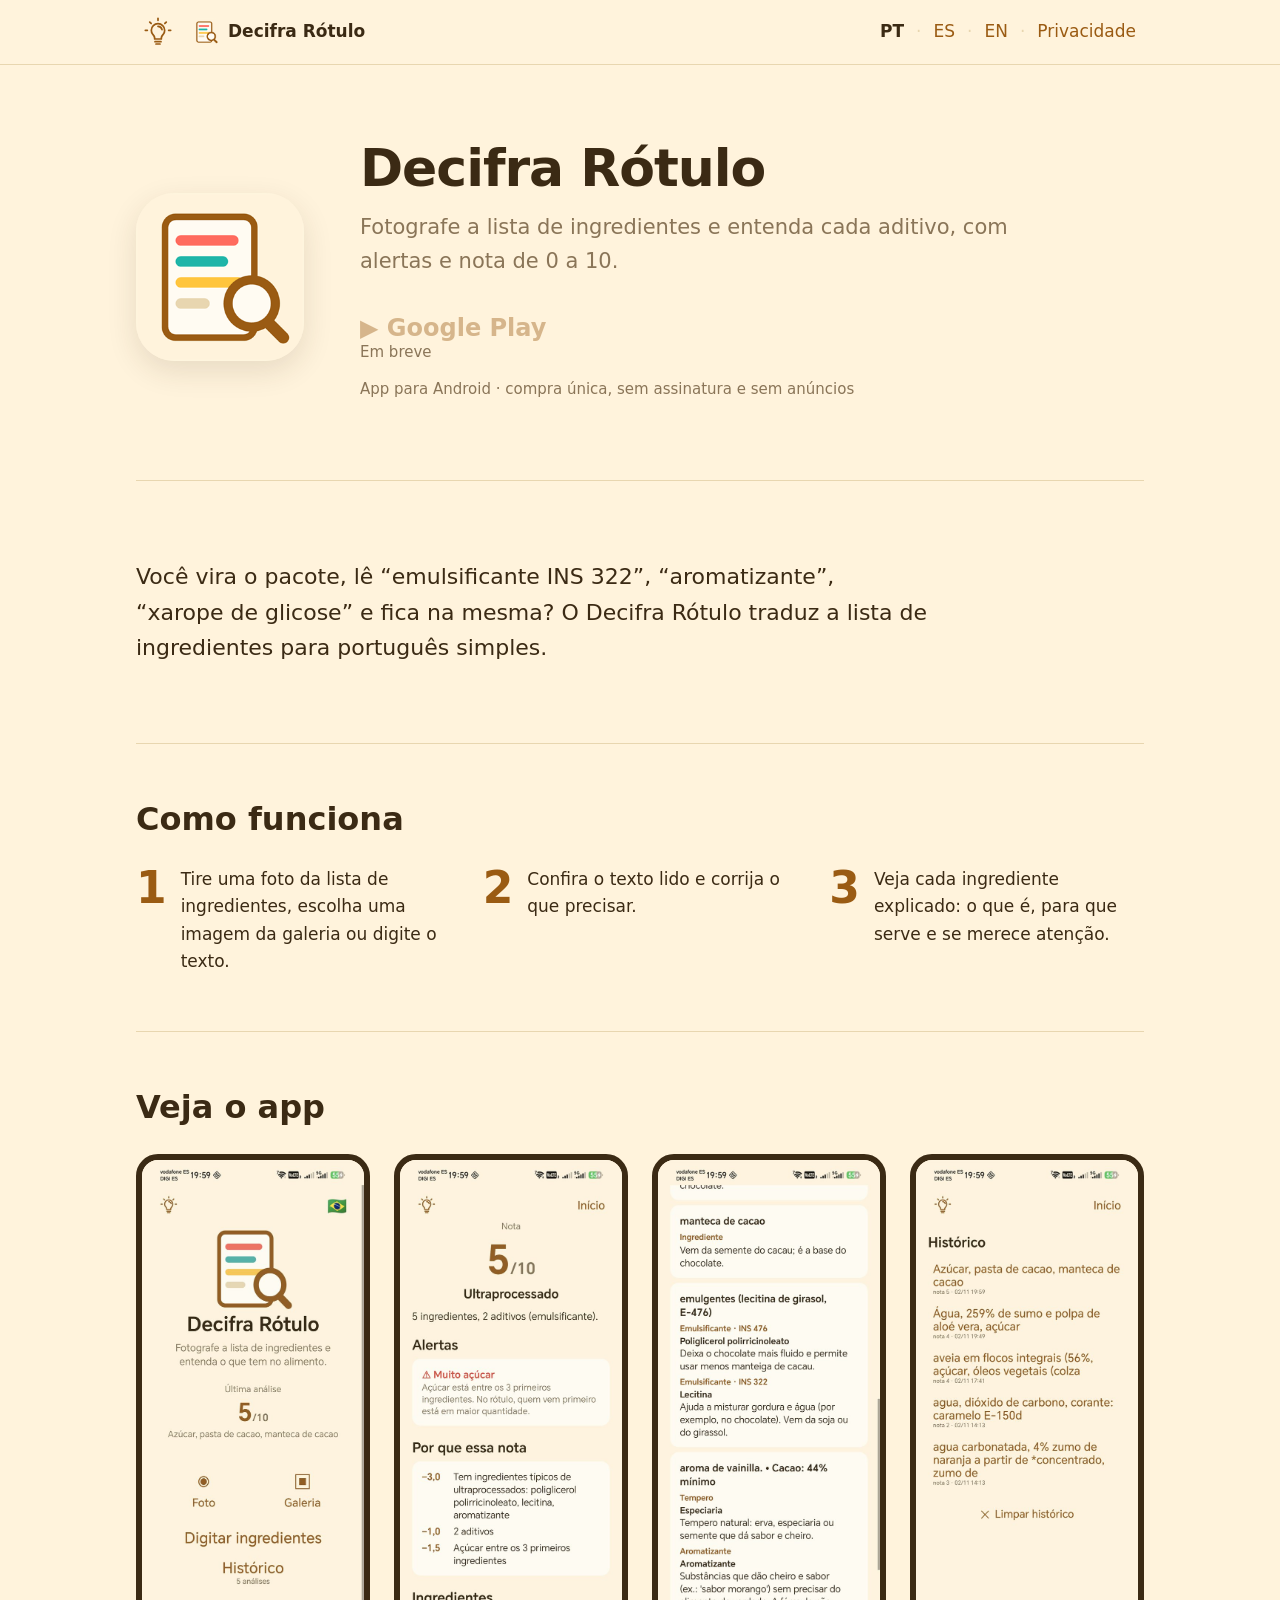
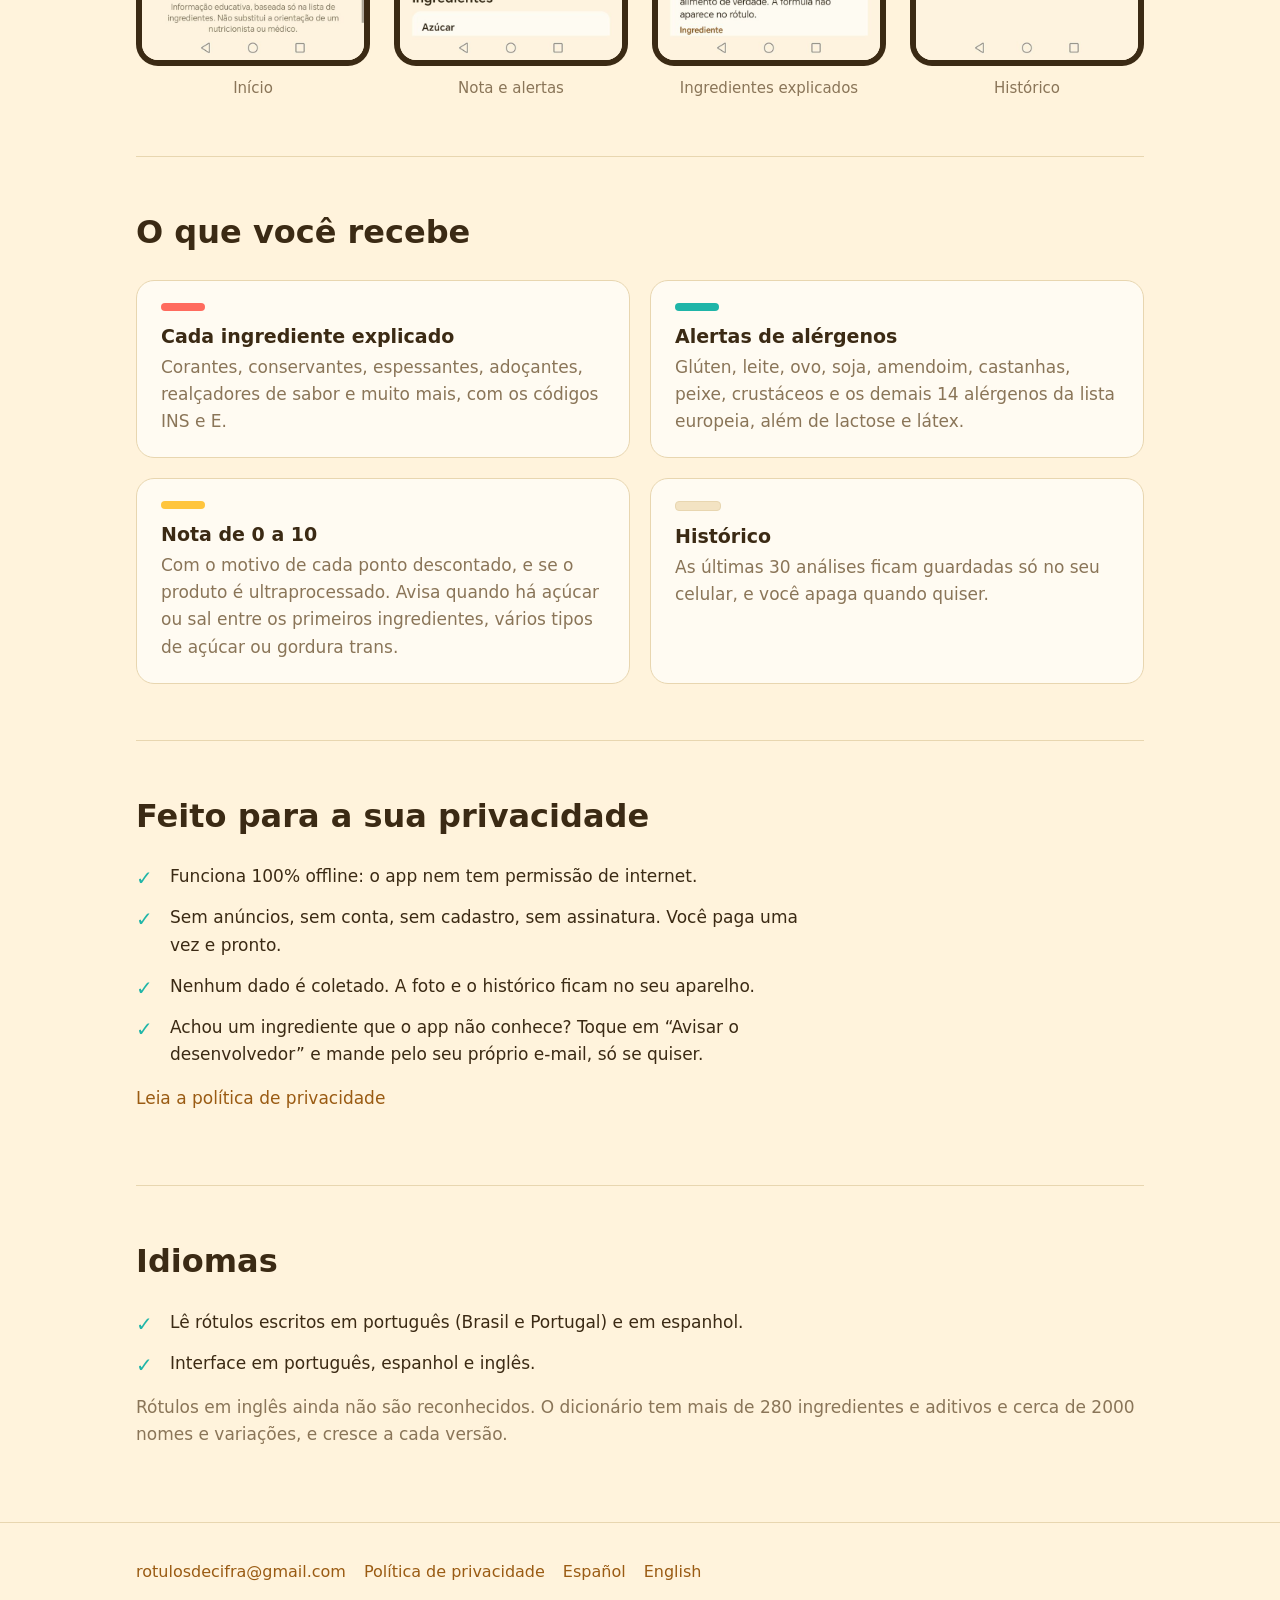
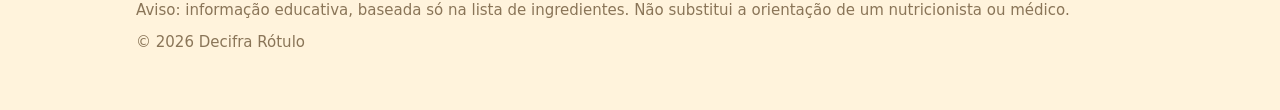
==== index.html @ 1a24a3f2 "Add files via upload" ====
<!doctype html>
<html lang="pt-BR">
<head>
<meta charset="utf-8">
<meta name="viewport" content="width=device-width, initial-scale=1">
<title>Decifra Rótulo: entenda os ingredientes</title>
<meta name="description" content="Fotografe a lista de ingredientes e entenda cada aditivo, com alertas de alérgenos e nota de 0 a 10. Funciona offline e não coleta dados.">
<meta property="og:title" content="Decifra Rótulo">
<meta property="og:description" content="Fotografe a lista de ingredientes e entenda cada aditivo, com alertas e nota de 0 a 10.">
<meta property="og:image" content="img/destaque-pt.png">
<link rel="icon" href="img/favicon.png">
<link rel="apple-touch-icon" href="img/icone-180.png">
<link rel="alternate" hreflang="es" href="es.html">
<link rel="alternate" hreflang="en" href="en.html">
<link rel="stylesheet" href="style.css">
<script src="tema.js"></script>
</head>
<body>
<header>
  <div class="wrap bar">
    <button class="lamp" type="button" aria-label="Trocar tema claro/escuro" title="Trocar tema">
      <svg viewBox="0 0 48 48" aria-hidden="true"><path d="M19,34.5L19,33C19,30.5 17.5,29 16,27.3C14.5,25.6 14,23.6 14,21.5C14,15.7 18.5,11.5 24,11.5C29.5,11.5 34,15.7 34,21.5C34,23.6 33.5,25.6 32,27.3C30.5,29 29,30.5 29,33L29,34.5Z"/><path d="M19.5,38.5H28.5 M21,42H27"/><path class="rays" d="M24,15.5C26.9,15.5 29.4,17.6 30,20.4 M24,3.5V6.5 M11.6,9.1L13.7,11.2 M36.4,9.1L34.3,11.2 M5,21.5H8 M40,21.5H43"/></svg>
    </button>
    <a class="brand" href="index.html"><img src="img/icone-180.png" alt=""><span>Decifra Rótulo</span></a>
    <nav aria-label="Idioma e páginas">
      <a href="index.html" aria-current="page" lang="pt">PT</a><span class="sep">·</span>
      <a href="es.html" lang="es">ES</a><span class="sep">·</span>
      <a href="en.html" lang="en">EN</a><span class="sep">·</span>
      <a href="privacidade.html#pt">Privacidade</a>
    </nav>
  </div>
</header>

<main class="wrap">
  <div class="hero">
    <img class="hero-logo" src="img/icone.png" alt="Ícone do Decifra Rótulo">
    <div class="hero-text">
      <h1>Decifra Rótulo</h1>
      <p class="lead">Fotografe a lista de ingredientes e entenda cada aditivo, com alertas e nota de 0 a 10.</p>
      <a class="play" aria-disabled="true"><span>▶ Google Play</span><small>Em breve</small></a>
      <p class="price">App para Android · compra única, sem assinatura e sem anúncios</p>
    </div>
  </div>

  <section>
    <p class="intro">Você vira o pacote, lê <q>emulsificante INS 322</q>, <q>aromatizante</q>, <q>xarope de glicose</q> e fica na mesma? O Decifra Rótulo traduz a lista de ingredientes para português simples.</p>
  </section>

  <section>
    <h2>Como funciona</h2>
    <ol class="steps">
      <li><b>1</b><span>Tire uma foto da lista de ingredientes, escolha uma imagem da galeria ou digite o texto.</span></li>
      <li><b>2</b><span>Confira o texto lido e corrija o que precisar.</span></li>
      <li><b>3</b><span>Veja cada ingrediente explicado: o que é, para que serve e se merece atenção.</span></li>
    </ol>
  </section>

  <section>
    <h2>Veja o app</h2>
    <ul class="shots">
      <li><figure><img src="img/pt-1-inicio.jpg" alt="Tela inicial do app" loading="lazy" width="600" height="1313"><figcaption>Início</figcaption></figure></li>
      <li><figure><img src="img/pt-2-resultado.jpg" alt="Resultado com nota 5/10, alerta de muito açúcar e o motivo de cada ponto descontado" loading="lazy" width="600" height="1313"><figcaption>Nota e alertas</figcaption></figure></li>
      <li><figure><img src="img/pt-3-ingredientes.jpg" alt="Lista de ingredientes explicados" loading="lazy" width="600" height="1313"><figcaption>Ingredientes explicados</figcaption></figure></li>
      <li><figure><img src="img/pt-4-historico.jpg" alt="Histórico das análises" loading="lazy" width="600" height="1313"><figcaption>Histórico</figcaption></figure></li>
    </ul>
  </section>

  <section>
    <h2>O que você recebe</h2>
    <div class="cards">
      <div class="card"><h3>Cada ingrediente explicado</h3><p>Corantes, conservantes, espessantes, adoçantes, realçadores de sabor e muito mais, com os códigos INS e E.</p></div>
      <div class="card"><h3>Alertas de alérgenos</h3><p>Glúten, leite, ovo, soja, amendoim, castanhas, peixe, crustáceos e os demais 14 alérgenos da lista europeia, além de lactose e látex.</p></div>
      <div class="card"><h3>Nota de 0 a 10</h3><p>Com o motivo de cada ponto descontado, e se o produto é ultraprocessado. Avisa quando há açúcar ou sal entre os primeiros ingredientes, vários tipos de açúcar ou gordura trans.</p></div>
      <div class="card"><h3>Histórico</h3><p>As últimas 30 análises ficam guardadas só no seu celular, e você apaga quando quiser.</p></div>
    </div>
  </section>

  <section>
    <h2>Feito para a sua privacidade</h2>
    <ul class="checks">
      <li>Funciona 100% offline: o app nem tem permissão de internet.</li>
      <li>Sem anúncios, sem conta, sem cadastro, sem assinatura. Você paga uma vez e pronto.</li>
      <li>Nenhum dado é coletado. A foto e o histórico ficam no seu aparelho.</li>
      <li>Achou um ingrediente que o app não conhece? Toque em “Avisar o desenvolvedor” e mande pelo seu próprio e-mail, só se quiser.</li>
    </ul>
    <p class="note"><a href="privacidade.html#pt">Leia a política de privacidade</a></p>
  </section>

  <section>
    <h2>Idiomas</h2>
    <ul class="checks">
      <li>Lê rótulos escritos em português (Brasil e Portugal) e em espanhol.</li>
      <li>Interface em português, espanhol e inglês.</li>
    </ul>
    <p class="note">Rótulos em inglês ainda não são reconhecidos. O dicionário tem mais de 280 ingredientes e aditivos e cerca de 2000 nomes e variações, e cresce a cada versão.</p>
  </section>
</main>

<footer>
  <div class="wrap">
    <div class="links">
      <a href="mailto:rotulosdecifra@gmail.com">rotulosdecifra@gmail.com</a>
      <a href="privacidade.html#pt">Política de privacidade</a>
      <a href="es.html" lang="es">Español</a>
      <a href="en.html" lang="en">English</a>
    </div>
    <p>Aviso: informação educativa, baseada só na lista de ingredientes. Não substitui a orientação de um nutricionista ou médico.</p>
    <p>© 2026 Decifra Rótulo</p>
  </div>
</footer>
</body>
</html>
---- style.css ----
/* Paleta do app (skill estilo-visual-apps): creme/caramelo no claro, marrom quente no escuro. */
:root {
  --bg: #FFF3DC;
  --surface: #FFFBF2;
  --text: #3B2A14;
  --muted: #8A7558;
  --accent: #9A5B13;
  --line: #E8D6B0;
  --soft: #F3E3C3;
  --ripple: rgba(154, 91, 19, .12);
  --coral: #FF6B5E;
  --teal: #1FB5A8;
  --yellow: #FFC53D;
  color-scheme: light;
}
@media (prefers-color-scheme: dark) {
  :root:not([data-theme="light"]) {
    --bg: #1A140D;
    --surface: #241C13;
    --text: #F5E9D3;
    --muted: #A8977C;
    --accent: #E9B872;
    --line: #3A2E20;
    --soft: #2F251A;
    --ripple: rgba(233, 184, 114, .14);
    color-scheme: dark;
  }
}
:root[data-theme="dark"] {
  --bg: #1A140D;
  --surface: #241C13;
  --text: #F5E9D3;
  --muted: #A8977C;
  --accent: #E9B872;
  --line: #3A2E20;
  --soft: #2F251A;
  --ripple: rgba(233, 184, 114, .14);
  color-scheme: dark;
}

* { box-sizing: border-box; }
html { scroll-behavior: smooth; }
body {
  margin: 0;
  background: var(--bg);
  color: var(--text);
  font: 17px/1.6 system-ui, -apple-system, "Segoe UI", Roboto, "Helvetica Neue", Arial, sans-serif;
  -webkit-font-smoothing: antialiased;
}
img { max-width: 100%; display: block; }
a { color: var(--accent); text-decoration: none; }
a:hover { text-decoration: underline; }
h1, h2, h3 { line-height: 1.2; margin: 0; }
.wrap { max-width: 1040px; margin: 0 auto; padding: 0 16px; }

/* Cabeçalho: lâmpada à esquerda, idiomas e privacidade à direita, tudo só texto. */
header { border-bottom: 1px solid var(--line); }
.bar { display: flex; align-items: center; gap: 12px; height: 64px; }
.lamp {
  width: 44px; height: 44px; padding: 6px; border: 0; border-radius: 50%;
  background: none; color: var(--accent); cursor: pointer;
}
.lamp:hover { background: var(--ripple); }
.lamp svg { width: 100%; height: 100%; fill: none; stroke: currentColor; stroke-width: 2.6; stroke-linecap: round; stroke-linejoin: round; }
.lamp .rays { display: none; }
.lamp.on .rays { display: inline; }
.brand { display: flex; align-items: center; gap: 8px; font-weight: 700; color: var(--text); }
.brand:hover { text-decoration: none; }
.brand img { width: 28px; height: 28px; border-radius: 7px; }
nav { margin-left: auto; display: flex; align-items: center; gap: 4px; font-weight: 500; }
nav a { padding: 8px 8px; border-radius: 8px; }
nav a:hover { background: var(--ripple); text-decoration: none; }
nav a[aria-current] { color: var(--text); font-weight: 700; }
nav .sep { color: var(--line); }

/* Topo */
.hero { display: flex; align-items: center; gap: 56px; padding: 72px 0 64px; }
.hero-text { flex: 1; }
.hero-logo { width: 168px; height: 168px; border-radius: 38px; box-shadow: 0 10px 30px rgba(59, 42, 20, .12); }
.hero h1 { font-size: 52px; letter-spacing: -.02em; }
.lead { font-size: 21px; color: var(--muted); margin: 12px 0 28px; max-width: 34em; }
.play {
  display: inline-flex; flex-direction: column; align-items: flex-start;
  padding: 6px 0; color: var(--accent); font-size: 24px; font-weight: 600; line-height: 1.25;
}
.play small { font-size: 15px; font-weight: 400; color: var(--muted); }
.play[aria-disabled="true"] { cursor: default; }
.play[aria-disabled="true"] span { opacity: .4; }
.price { margin-top: 10px; font-size: 15px; color: var(--muted); }

section { padding: 56px 0; border-top: 1px solid var(--line); }
section h2 { font-size: 32px; margin-bottom: 28px; }
.intro { font-size: 22px; max-width: 36em; }
.intro q { quotes: "“" "”"; }

/* Como funciona */
.steps { display: grid; grid-template-columns: repeat(3, 1fr); gap: 32px; list-style: none; padding: 0; margin: 0; }
.steps li { display: flex; gap: 14px; }
.steps b { font-size: 44px; line-height: 1; color: var(--accent); }

/* Capturas: celulares lado a lado; no telefone, rolam de lado. */
.shots { display: grid; grid-template-columns: repeat(4, 1fr); gap: 24px; margin: 0; padding: 0; list-style: none; }
.shots figure { margin: 0; text-align: center; }
.shots img {
  width: 100%; height: auto; aspect-ratio: 600 / 1313; border-radius: 22px;
  border: 6px solid var(--text); background: var(--surface);
}
.shots figcaption { margin-top: 10px; color: var(--muted); font-size: 15px; }

/* Recursos: as barrinhas repetem as linhas coloridas do ícone. */
.cards { display: grid; grid-template-columns: repeat(2, 1fr); gap: 20px; }
.card { background: var(--surface); border: 1px solid var(--line); border-radius: 18px; padding: 22px 24px; }
.card::before { content: ""; display: block; width: 44px; height: 8px; border-radius: 4px; background: var(--accent); margin-bottom: 14px; }
.card:nth-child(1)::before { background: var(--coral); }
.card:nth-child(2)::before { background: var(--teal); }
.card:nth-child(3)::before { background: var(--yellow); }
.card:nth-child(4)::before { background: var(--soft); border: 1px solid var(--line); }
.card h3 { font-size: 19px; margin-bottom: 6px; }
.card p { margin: 0; color: var(--muted); }

.checks { list-style: none; padding: 0; margin: 0; display: grid; gap: 14px; max-width: 40em; }
.checks li { padding-left: 34px; position: relative; }
.checks li::before { content: "✓"; position: absolute; left: 0; top: -1px; color: var(--teal); font-weight: 700; font-size: 20px; }
.note { color: var(--muted); }

footer { border-top: 1px solid var(--line); padding: 36px 0 48px; color: var(--muted); font-size: 15px; }
footer p { margin: 0 0 8px; }
footer .links { display: flex; flex-wrap: wrap; gap: 6px 18px; margin-bottom: 14px; font-size: 16px; }

/* Política de privacidade */
.policy { max-width: 46em; }
.policy h2 { font-size: 28px; margin-bottom: 4px; }
.policy .date { color: var(--muted); margin: 0 0 18px; }
.policy ul { padding-left: 20px; }
.policy li { margin-bottom: 12px; }
.langjump { display: flex; gap: 18px; padding: 24px 0 0; font-weight: 500; }

@media (max-width: 820px) {
  .hero { flex-direction: column; align-items: flex-start; gap: 24px; padding: 40px 0; }
  .hero-logo { width: 112px; height: 112px; border-radius: 26px; }
  .hero h1 { font-size: 38px; }
  .lead { font-size: 18px; }
  .steps { grid-template-columns: 1fr; gap: 20px; }
  .cards { grid-template-columns: 1fr; }
  .shots { display: flex; overflow-x: auto; scroll-snap-type: x mandatory; gap: 16px; padding-bottom: 8px; }
  .shots li { flex: 0 0 62%; scroll-snap-align: start; }
  section { padding: 40px 0; }
  section h2 { font-size: 26px; }
  .intro { font-size: 19px; }
}
@media (max-width: 480px) {
  .brand span { display: none; }
  nav { gap: 0; font-size: 15px; }
  nav a { padding: 8px 6px; }
}
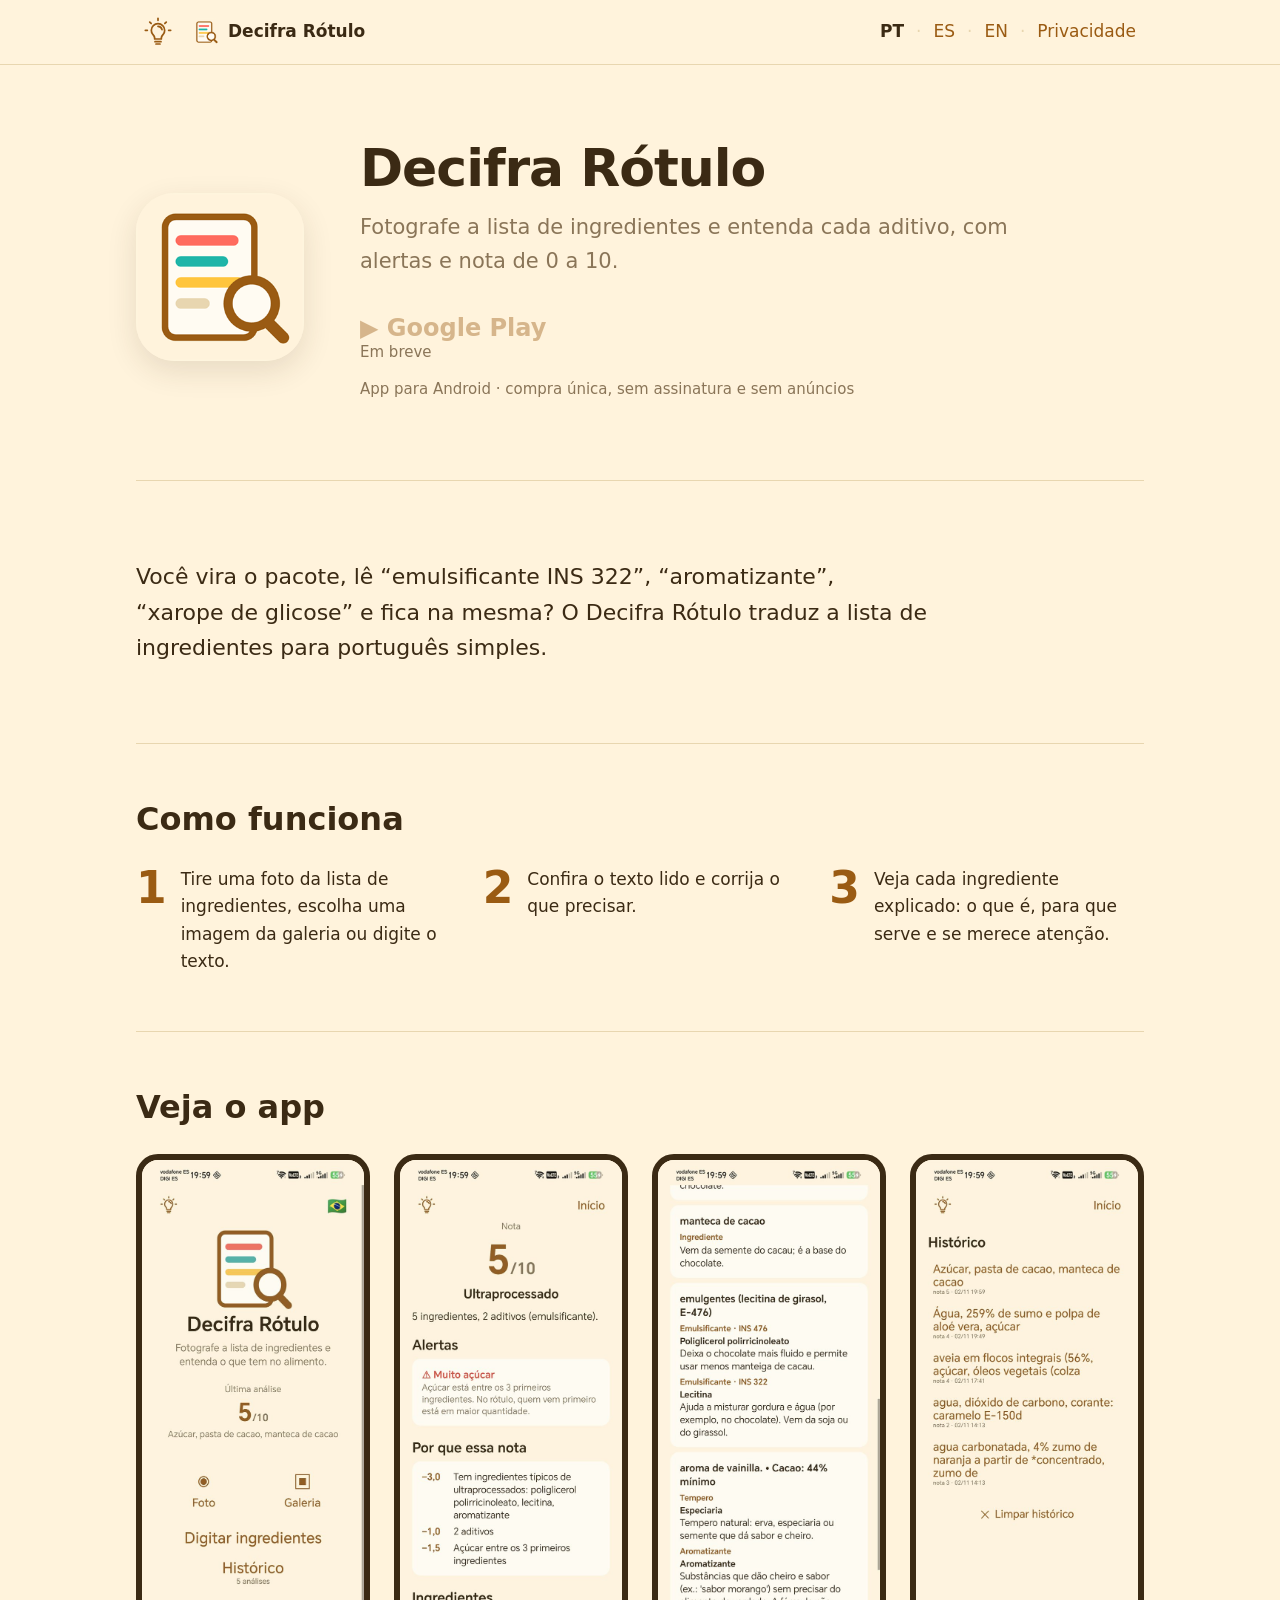
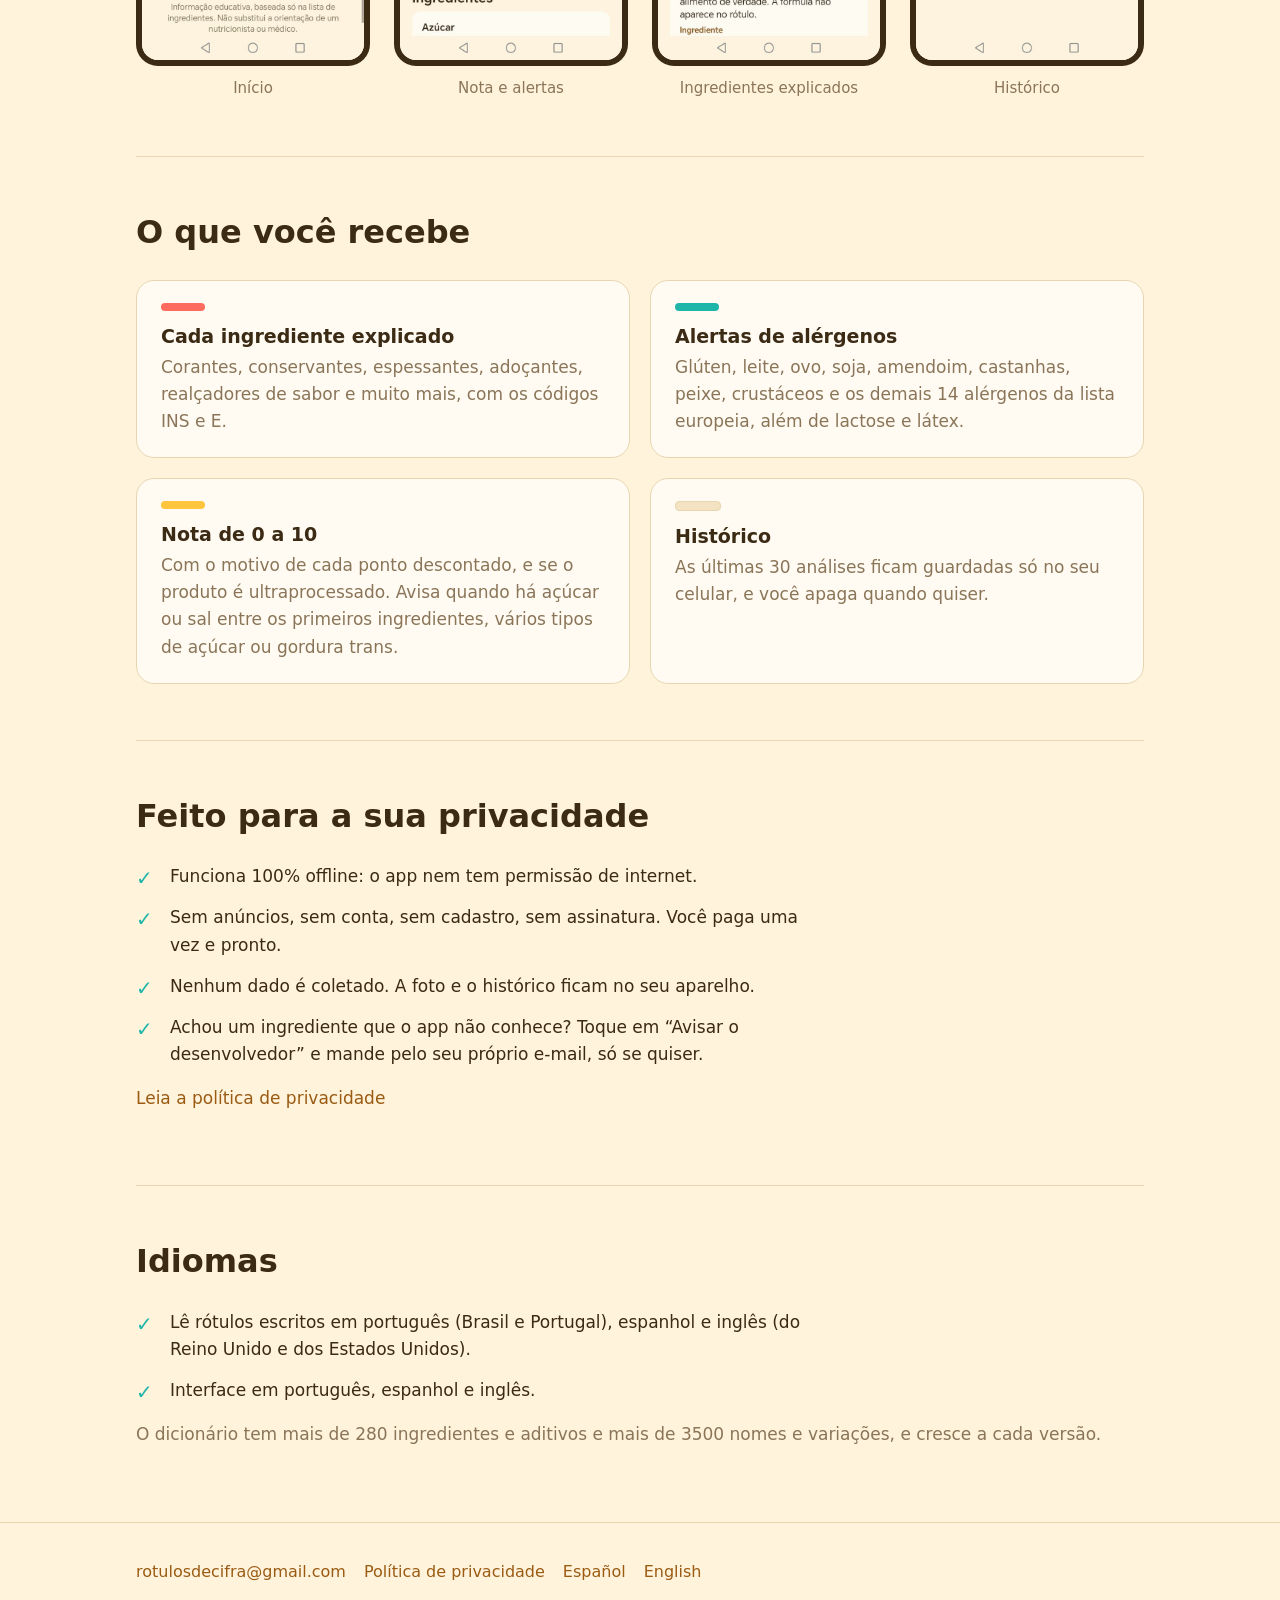
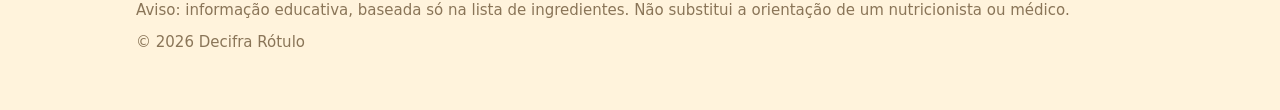
==== commit 96fe5e6d: "Add files via upload" ====
--- a/index.html
+++ b/index.html
@@ -89,10 +89,10 @@
   <section>
     <h2>Idiomas</h2>
     <ul class="checks">
-      <li>Lê rótulos escritos em português (Brasil e Portugal) e em espanhol.</li>
+      <li>Lê rótulos escritos em português (Brasil e Portugal), espanhol e inglês (do Reino Unido e dos Estados Unidos).</li>
       <li>Interface em português, espanhol e inglês.</li>
     </ul>
-    <p class="note">Rótulos em inglês ainda não são reconhecidos. O dicionário tem mais de 280 ingredientes e aditivos e cerca de 2000 nomes e variações, e cresce a cada versão.</p>
+    <p class="note">O dicionário tem mais de 280 ingredientes e aditivos e mais de 3500 nomes e variações, e cresce a cada versão.</p>
   </section>
 </main>
 
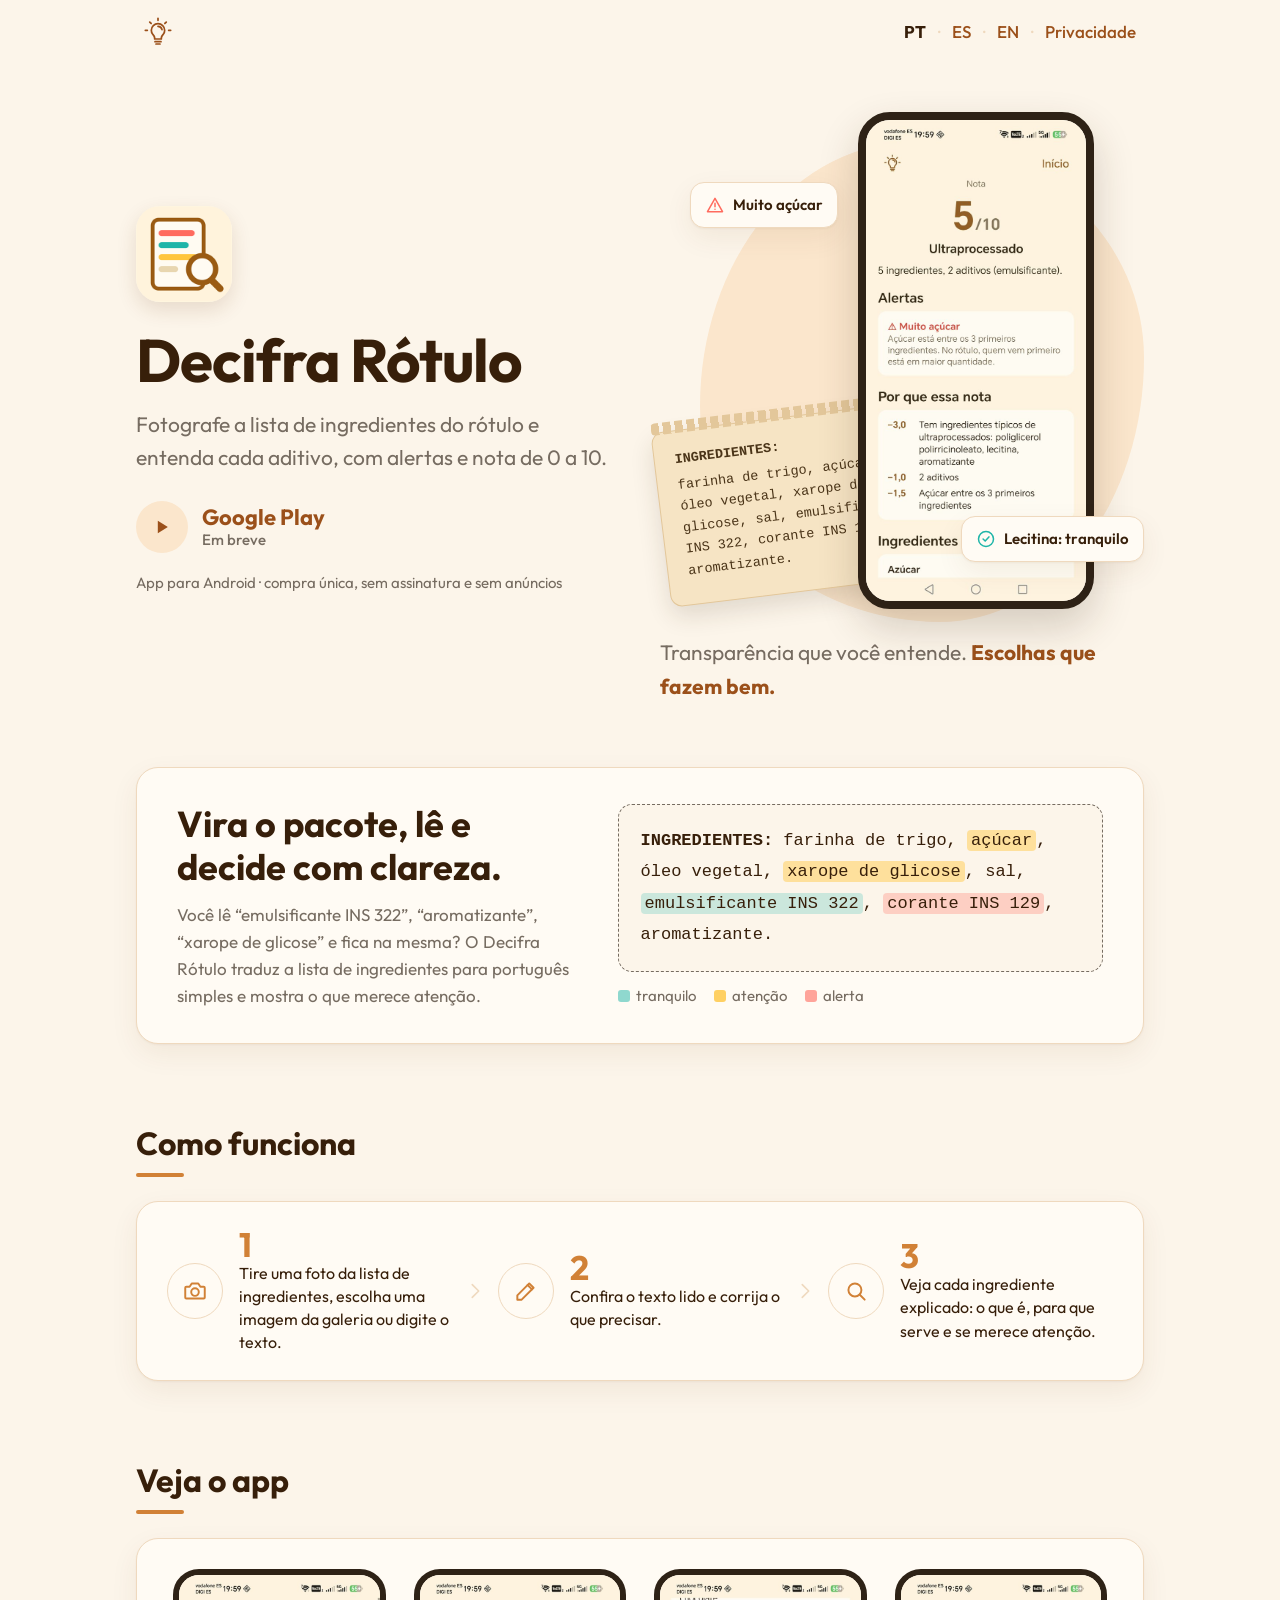
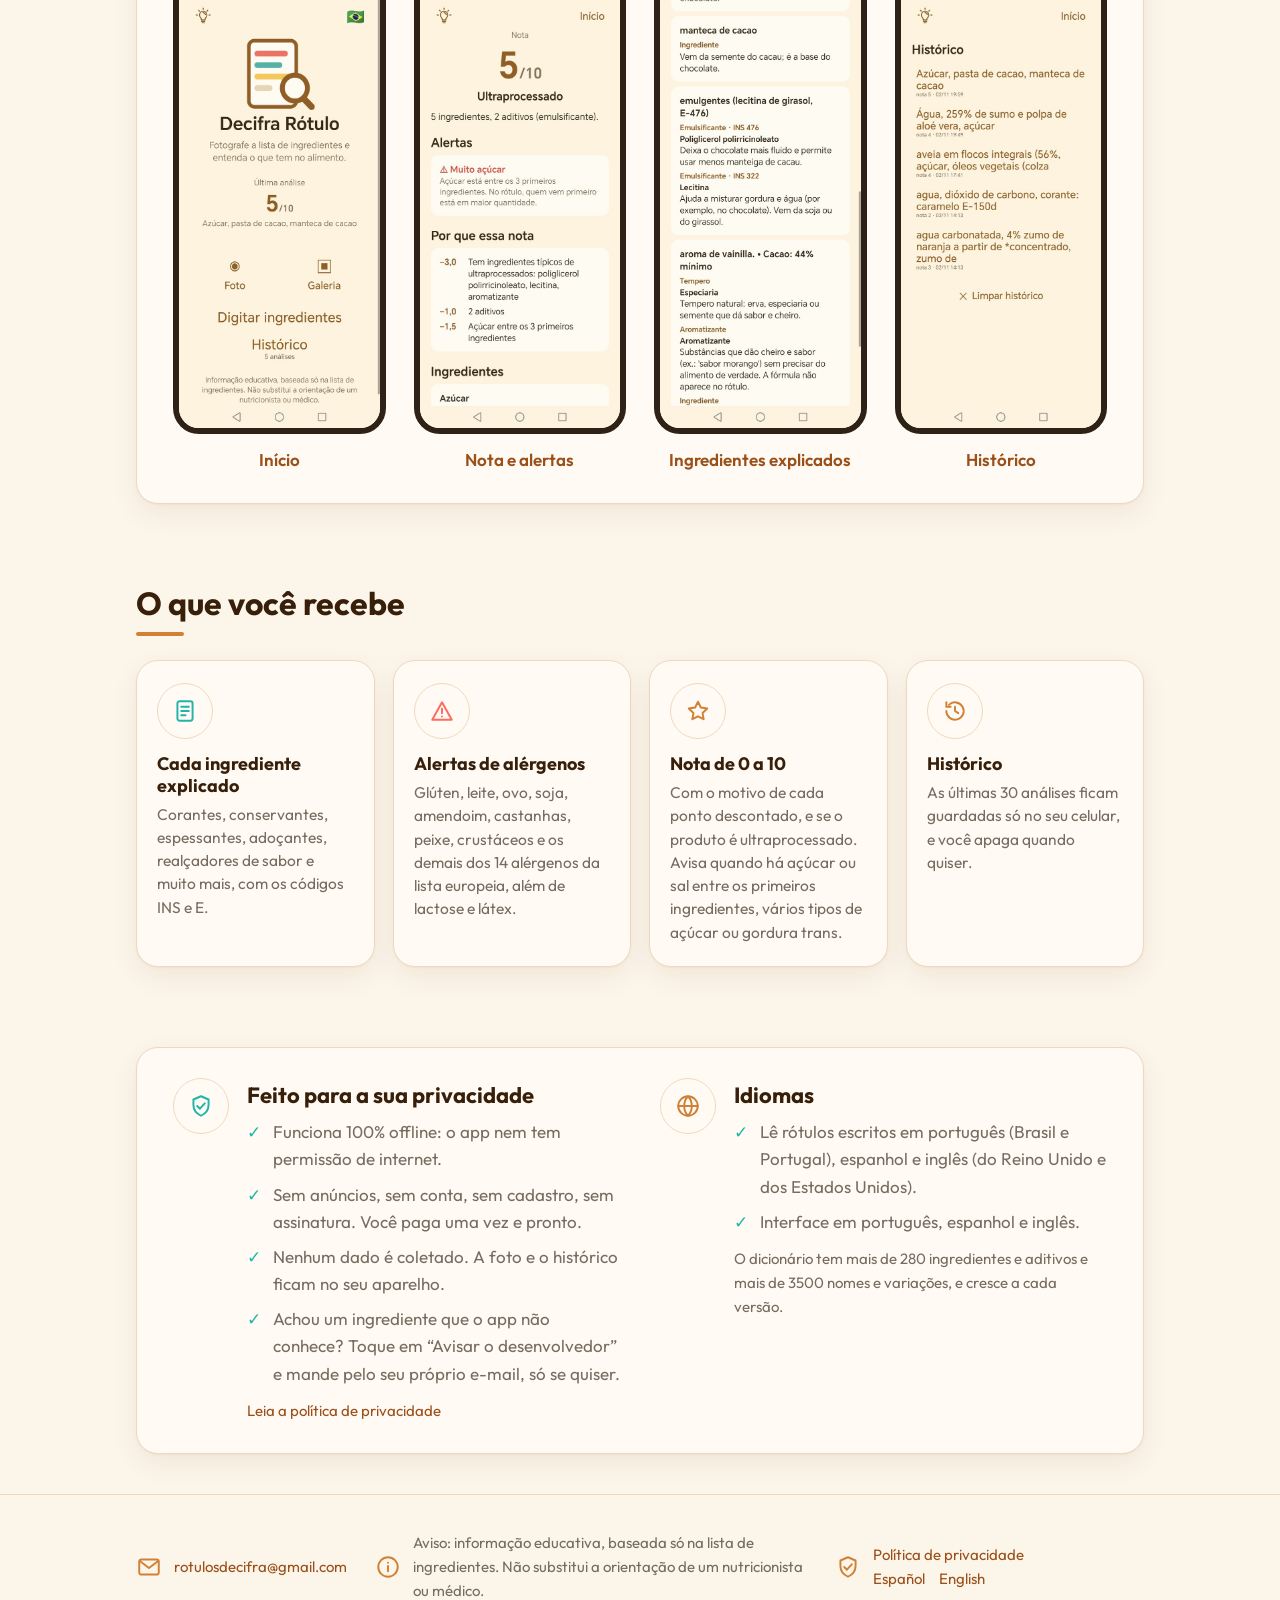
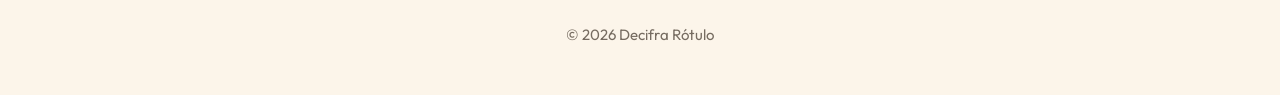
==== commit a28d2ae7: "Add files via upload" ====
--- a/index.html
+++ b/index.html
@@ -3,27 +3,73 @@
 <head>
 <meta charset="utf-8">
 <meta name="viewport" content="width=device-width, initial-scale=1">
-<title>Decifra Rótulo: entenda os ingredientes</title>
-<meta name="description" content="Fotografe a lista de ingredientes e entenda cada aditivo, com alertas de alérgenos e nota de 0 a 10. Funciona offline e não coleta dados.">
-<meta property="og:title" content="Decifra Rótulo">
+<title>Decifra Rótulo: app que explica ingredientes e aditivos</title>
+<meta name="description" content="Fotografe o rótulo e entenda cada ingrediente e aditivo (INS), com alertas de alérgenos, aviso de ultraprocessado e nota de 0 a 10. Offline, sem coletar dados.">
+<link rel="canonical" href="https://saldanhaapps.github.io/decifrarotulo/">
+<link rel="alternate" hreflang="pt" href="https://saldanhaapps.github.io/decifrarotulo/">
+<link rel="alternate" hreflang="es" href="https://saldanhaapps.github.io/decifrarotulo/es.html">
+<link rel="alternate" hreflang="en" href="https://saldanhaapps.github.io/decifrarotulo/en.html">
+<link rel="alternate" hreflang="x-default" href="https://saldanhaapps.github.io/decifrarotulo/en.html">
+<meta name="theme-color" content="#FCF5EA">
+<meta property="og:type" content="website">
+<meta property="og:site_name" content="Decifra Rótulo">
+<meta property="og:url" content="https://saldanhaapps.github.io/decifrarotulo/">
+<meta property="og:locale" content="pt_BR">
+<meta property="og:locale:alternate" content="es_ES">
+<meta property="og:locale:alternate" content="en_GB">
+<meta property="og:title" content="Decifra Rótulo: entenda os ingredientes do rótulo">
 <meta property="og:description" content="Fotografe a lista de ingredientes e entenda cada aditivo, com alertas e nota de 0 a 10.">
-<meta property="og:image" content="img/destaque-pt.png">
+<meta property="og:image" content="https://saldanhaapps.github.io/decifrarotulo/img/destaque-pt.png">
+<meta property="og:image:width" content="1024">
+<meta property="og:image:height" content="500">
+<meta property="og:image:alt" content="Ícone do Decifra Rótulo e a frase: Entenda o que tem no alimento">
+<meta name="twitter:card" content="summary_large_image">
 <link rel="icon" href="img/favicon.png">
 <link rel="apple-touch-icon" href="img/icone-180.png">
-<link rel="alternate" hreflang="es" href="es.html">
-<link rel="alternate" hreflang="en" href="en.html">
+<link rel="preload" href="fonts/outfit.woff2" as="font" type="font/woff2" crossorigin>
 <link rel="stylesheet" href="style.css">
+<link rel="stylesheet" href="home.css">
 <script src="tema.js"></script>
+<script type="application/ld+json">
+{
+  "@context": "https://schema.org",
+  "@type": "MobileApplication",
+  "name": "Decifra Rótulo",
+  "url": "https://saldanhaapps.github.io/decifrarotulo/",
+  "image": "https://saldanhaapps.github.io/decifrarotulo/img/icone.png",
+  "description": "Fotografe a lista de ingredientes e entenda cada aditivo, com alertas de alérgenos e nota de 0 a 10. Funciona offline e não coleta dados.",
+  "operatingSystem": "Android",
+  "applicationCategory": "HealthApplication",
+  "inLanguage": ["pt-BR", "es", "en"],
+  "author": { "@type": "Organization", "name": "Decifra Rótulo", "email": "rotulosdecifra@gmail.com" }
+}
+</script>
 </head>
-<body>
+<body class="home">
+<svg width="0" height="0" style="position:absolute" aria-hidden="true">
+  <symbol id="i-play" viewBox="0 0 24 24"><path d="M7 4.5v15l12-7.5z"/></symbol>
+  <symbol id="i-camera" viewBox="0 0 24 24"><path d="M4 8h3l2-3h6l2 3h3a1 1 0 0 1 1 1v9a1 1 0 0 1-1 1H4a1 1 0 0 1-1-1V9a1 1 0 0 1 1-1z"/><circle cx="12" cy="13" r="3.5"/></symbol>
+  <symbol id="i-edit" viewBox="0 0 24 24"><path d="M4 20h4L19 9l-4-4L4 16z"/><path d="M13.5 6.5l4 4"/></symbol>
+  <symbol id="i-search" viewBox="0 0 24 24"><circle cx="11" cy="11" r="6"/><path d="M15.5 15.5L20 20"/></symbol>
+  <symbol id="i-list" viewBox="0 0 24 24"><rect x="5" y="3" width="14" height="18" rx="2"/><path d="M8.5 8h7M8.5 12h7M8.5 16h4"/></symbol>
+  <symbol id="i-alert" viewBox="0 0 24 24"><path d="M12 4L21 20H3z"/><path d="M12 10v4M12 17v.01"/></symbol>
+  <symbol id="i-star" viewBox="0 0 24 24"><path d="M12 3.5l2.6 5.3 5.9.9-4.3 4.1 1 5.8L12 16.9l-5.2 2.7 1-5.8-4.3-4.1 5.9-.9z"/></symbol>
+  <symbol id="i-history" viewBox="0 0 24 24"><path d="M4 12a8 8 0 1 0 2.4-5.7"/><path d="M4 4v4h4"/><path d="M12 8v4l3 2"/></symbol>
+  <symbol id="i-shield" viewBox="0 0 24 24"><path d="M12 3l7 3v5c0 4.5-3 8-7 10-4-2-7-5.5-7-10V6z"/><path d="M8.5 12l2.5 2.5 4.5-5"/></symbol>
+  <symbol id="i-globe" viewBox="0 0 24 24"><circle cx="12" cy="12" r="9"/><path d="M3 12h18M12 3c2.5 2.5 3.5 5.5 3.5 9s-1 6.5-3.5 9c-2.5-2.5-3.5-5.5-3.5-9S9.5 5.5 12 3z"/></symbol>
+  <symbol id="i-mail" viewBox="0 0 24 24"><rect x="3" y="5" width="18" height="14" rx="2"/><path d="M3.5 6.5L12 13l8.5-6.5"/></symbol>
+  <symbol id="i-info" viewBox="0 0 24 24"><circle cx="12" cy="12" r="9"/><path d="M12 11v5M12 8v.01"/></symbol>
+  <symbol id="i-check" viewBox="0 0 24 24"><circle cx="12" cy="12" r="9"/><path d="M8.5 12l2.5 2.5 4.5-5"/></symbol>
+  <symbol id="i-chev" viewBox="0 0 24 24"><path d="M9 5l7 7-7 7"/></symbol>
+</svg>
+
 <header>
   <div class="wrap bar">
     <button class="lamp" type="button" aria-label="Trocar tema claro/escuro" title="Trocar tema">
       <svg viewBox="0 0 48 48" aria-hidden="true"><path d="M19,34.5L19,33C19,30.5 17.5,29 16,27.3C14.5,25.6 14,23.6 14,21.5C14,15.7 18.5,11.5 24,11.5C29.5,11.5 34,15.7 34,21.5C34,23.6 33.5,25.6 32,27.3C30.5,29 29,30.5 29,33L29,34.5Z"/><path d="M19.5,38.5H28.5 M21,42H27"/><path class="rays" d="M24,15.5C26.9,15.5 29.4,17.6 30,20.4 M24,3.5V6.5 M11.6,9.1L13.7,11.2 M36.4,9.1L34.3,11.2 M5,21.5H8 M40,21.5H43"/></svg>
     </button>
-    <a class="brand" href="index.html"><img src="img/icone-180.png" alt=""><span>Decifra Rótulo</span></a>
     <nav aria-label="Idioma e páginas">
-      <a href="index.html" aria-current="page" lang="pt">PT</a><span class="sep">·</span>
+      <a href="./" aria-current="page" lang="pt">PT</a><span class="sep">·</span>
       <a href="es.html" lang="es">ES</a><span class="sep">·</span>
       <a href="en.html" lang="en">EN</a><span class="sep">·</span>
       <a href="privacidade.html#pt">Privacidade</a>
@@ -32,32 +78,53 @@
 </header>
 
 <main class="wrap">
-  <div class="hero">
-    <img class="hero-logo" src="img/icone.png" alt="Ícone do Decifra Rótulo">
-    <div class="hero-text">
+  <div class="d-hero">
+    <div>
+      <img class="logo" src="img/icone.png" alt="Ícone do Decifra Rótulo" width="96" height="96">
       <h1>Decifra Rótulo</h1>
-      <p class="lead">Fotografe a lista de ingredientes e entenda cada aditivo, com alertas e nota de 0 a 10.</p>
-      <a class="play" aria-disabled="true"><span>▶ Google Play</span><small>Em breve</small></a>
+      <p class="lead">Fotografe a lista de ingredientes do rótulo e entenda cada aditivo, com alertas e nota de 0 a 10.</p>
+      <a class="gp" aria-disabled="true"><span class="bub"><svg class="ic"><use href="#i-play"/></svg></span><span>Google Play<small>Em breve</small></span></a>
       <p class="price">App para Android · compra única, sem assinatura e sem anúncios</p>
+    </div>
+    <div>
+      <div class="stage" aria-hidden="true">
+        <span class="blob"></span>
+        <div class="pack"><b>INGREDIENTES:</b>farinha de trigo, açúcar, óleo vegetal, xarope de glicose, sal, emulsificante INS 322, corante INS 129, aromatizante.</div>
+        <div class="phone"><img src="img/pt-2-resultado.jpg" alt="" width="600" height="1313"></div>
+        <span class="chip c1"><svg class="ic"><use href="#i-alert"/></svg><span>Muito açúcar</span></span>
+        <span class="chip c2"><svg class="ic"><use href="#i-check"/></svg><span>Lecitina: tranquilo</span></span>
+      </div>
+      <p class="slogan">Transparência que você entende. <b>Escolhas que fazem bem.</b></p>
     </div>
   </div>
 
   <section>
-    <p class="intro">Você vira o pacote, lê <q>emulsificante INS 322</q>, <q>aromatizante</q>, <q>xarope de glicose</q> e fica na mesma? O Decifra Rótulo traduz a lista de ingredientes para português simples.</p>
+    <div class="box pacote">
+      <div>
+        <h2>Vira o pacote, lê e decide com clareza.</h2>
+        <p>Você lê <q>emulsificante INS 322</q>, <q>aromatizante</q>, <q>xarope de glicose</q> e fica na mesma? O Decifra Rótulo traduz a lista de ingredientes para português simples e mostra o que merece atenção.</p>
+      </div>
+      <div>
+        <div class="label"><b>INGREDIENTES:</b> farinha de trigo, <span class="mk warn">açúcar</span>, óleo vegetal, <span class="mk warn">xarope de glicose</span>, sal, <span class="mk ok">emulsificante INS 322</span>, <span class="mk alert">corante INS 129</span>, aromatizante.</div>
+        <div class="legend"><span><i class="ok"></i>tranquilo</span><span><i class="warn"></i>atenção</span><span><i class="alert"></i>alerta</span></div>
+      </div>
+    </div>
   </section>
 
   <section>
-    <h2>Como funciona</h2>
-    <ol class="steps">
-      <li><b>1</b><span>Tire uma foto da lista de ingredientes, escolha uma imagem da galeria ou digite o texto.</span></li>
-      <li><b>2</b><span>Confira o texto lido e corrija o que precisar.</span></li>
-      <li><b>3</b><span>Veja cada ingrediente explicado: o que é, para que serve e se merece atenção.</span></li>
+    <h2 class="sh">Como funciona</h2>
+    <ol class="box passos">
+      <li><span class="bub"><svg class="ic"><use href="#i-camera"/></svg></span><p><span class="n">1</span>Tire uma foto da lista de ingredientes, escolha uma imagem da galeria ou digite o texto.</p></li>
+      <li aria-hidden="true"><svg class="ic seta"><use href="#i-chev"/></svg></li>
+      <li><span class="bub"><svg class="ic"><use href="#i-edit"/></svg></span><p><span class="n">2</span>Confira o texto lido e corrija o que precisar.</p></li>
+      <li aria-hidden="true"><svg class="ic seta"><use href="#i-chev"/></svg></li>
+      <li><span class="bub"><svg class="ic"><use href="#i-search"/></svg></span><p><span class="n">3</span>Veja cada ingrediente explicado: o que é, para que serve e se merece atenção.</p></li>
     </ol>
   </section>
 
   <section>
-    <h2>Veja o app</h2>
-    <ul class="shots">
+    <h2 class="sh">Veja o app</h2>
+    <ul class="box telas">
       <li><figure><img src="img/pt-1-inicio.jpg" alt="Tela inicial do app" loading="lazy" width="600" height="1313"><figcaption>Início</figcaption></figure></li>
       <li><figure><img src="img/pt-2-resultado.jpg" alt="Resultado com nota 5/10, alerta de muito açúcar e o motivo de cada ponto descontado" loading="lazy" width="600" height="1313"><figcaption>Nota e alertas</figcaption></figure></li>
       <li><figure><img src="img/pt-3-ingredientes.jpg" alt="Lista de ingredientes explicados" loading="lazy" width="600" height="1313"><figcaption>Ingredientes explicados</figcaption></figure></li>
@@ -66,46 +133,53 @@
   </section>
 
   <section>
-    <h2>O que você recebe</h2>
-    <div class="cards">
-      <div class="card"><h3>Cada ingrediente explicado</h3><p>Corantes, conservantes, espessantes, adoçantes, realçadores de sabor e muito mais, com os códigos INS e E.</p></div>
-      <div class="card"><h3>Alertas de alérgenos</h3><p>Glúten, leite, ovo, soja, amendoim, castanhas, peixe, crustáceos e os demais 14 alérgenos da lista europeia, além de lactose e látex.</p></div>
-      <div class="card"><h3>Nota de 0 a 10</h3><p>Com o motivo de cada ponto descontado, e se o produto é ultraprocessado. Avisa quando há açúcar ou sal entre os primeiros ingredientes, vários tipos de açúcar ou gordura trans.</p></div>
-      <div class="card"><h3>Histórico</h3><p>As últimas 30 análises ficam guardadas só no seu celular, e você apaga quando quiser.</p></div>
+    <h2 class="sh">O que você recebe</h2>
+    <div class="rec">
+      <div class="box"><span class="bub teal"><svg class="ic"><use href="#i-list"/></svg></span><h3>Cada ingrediente explicado</h3><p>Corantes, conservantes, espessantes, adoçantes, realçadores de sabor e muito mais, com os códigos INS e E.</p></div>
+      <div class="box"><span class="bub coral"><svg class="ic"><use href="#i-alert"/></svg></span><h3>Alertas de alérgenos</h3><p>Glúten, leite, ovo, soja, amendoim, castanhas, peixe, crustáceos e os demais dos 14 alérgenos da lista europeia, além de lactose e látex.</p></div>
+      <div class="box"><span class="bub"><svg class="ic"><use href="#i-star"/></svg></span><h3>Nota de 0 a 10</h3><p>Com o motivo de cada ponto descontado, e se o produto é ultraprocessado. Avisa quando há açúcar ou sal entre os primeiros ingredientes, vários tipos de açúcar ou gordura trans.</p></div>
+      <div class="box"><span class="bub"><svg class="ic"><use href="#i-history"/></svg></span><h3>Histórico</h3><p>As últimas 30 análises ficam guardadas só no seu celular, e você apaga quando quiser.</p></div>
     </div>
   </section>
 
   <section>
-    <h2>Feito para a sua privacidade</h2>
-    <ul class="checks">
-      <li>Funciona 100% offline: o app nem tem permissão de internet.</li>
-      <li>Sem anúncios, sem conta, sem cadastro, sem assinatura. Você paga uma vez e pronto.</li>
-      <li>Nenhum dado é coletado. A foto e o histórico ficam no seu aparelho.</li>
-      <li>Achou um ingrediente que o app não conhece? Toque em “Avisar o desenvolvedor” e mande pelo seu próprio e-mail, só se quiser.</li>
-    </ul>
-    <p class="note"><a href="privacidade.html#pt">Leia a política de privacidade</a></p>
-  </section>
-
-  <section>
-    <h2>Idiomas</h2>
-    <ul class="checks">
-      <li>Lê rótulos escritos em português (Brasil e Portugal), espanhol e inglês (do Reino Unido e dos Estados Unidos).</li>
-      <li>Interface em português, espanhol e inglês.</li>
-    </ul>
-    <p class="note">O dicionário tem mais de 280 ingredientes e aditivos e mais de 3500 nomes e variações, e cresce a cada versão.</p>
+    <div class="box duo">
+      <div>
+        <span class="bub teal"><svg class="ic"><use href="#i-shield"/></svg></span>
+        <div>
+          <h2>Feito para a sua privacidade</h2>
+          <ul>
+            <li>Funciona 100% offline: o app nem tem permissão de internet.</li>
+            <li>Sem anúncios, sem conta, sem cadastro, sem assinatura. Você paga uma vez e pronto.</li>
+            <li>Nenhum dado é coletado. A foto e o histórico ficam no seu aparelho.</li>
+            <li>Achou um ingrediente que o app não conhece? Toque em “Avisar o desenvolvedor” e mande pelo seu próprio e-mail, só se quiser.</li>
+          </ul>
+          <p class="more"><a href="privacidade.html#pt">Leia a política de privacidade</a></p>
+        </div>
+      </div>
+      <div>
+        <span class="bub"><svg class="ic"><use href="#i-globe"/></svg></span>
+        <div>
+          <h2>Idiomas</h2>
+          <ul>
+            <li>Lê rótulos escritos em português (Brasil e Portugal), espanhol e inglês (do Reino Unido e dos Estados Unidos).</li>
+            <li>Interface em português, espanhol e inglês.</li>
+          </ul>
+          <p class="more">O dicionário tem mais de 280 ingredientes e aditivos e mais de 3500 nomes e variações, e cresce a cada versão.</p>
+        </div>
+      </div>
+    </div>
   </section>
 </main>
 
 <footer>
   <div class="wrap">
-    <div class="links">
-      <a href="mailto:rotulosdecifra@gmail.com">rotulosdecifra@gmail.com</a>
-      <a href="privacidade.html#pt">Política de privacidade</a>
-      <a href="es.html" lang="es">Español</a>
-      <a href="en.html" lang="en">English</a>
+    <div class="frow">
+      <div><svg class="ic" aria-hidden="true"><use href="#i-mail"/></svg><a href="mailto:rotulosdecifra@gmail.com">rotulosdecifra@gmail.com</a></div>
+      <div><svg class="ic" aria-hidden="true"><use href="#i-info"/></svg><span>Aviso: informação educativa, baseada só na lista de ingredientes. Não substitui a orientação de um nutricionista ou médico.</span></div>
+      <div><svg class="ic" aria-hidden="true"><use href="#i-shield"/></svg><span><a href="privacidade.html#pt">Política de privacidade</a><br><span class="langs"><a href="es.html" lang="es">Español</a><a href="en.html" lang="en">English</a></span></span></div>
     </div>
-    <p>Aviso: informação educativa, baseada só na lista de ingredientes. Não substitui a orientação de um nutricionista ou médico.</p>
-    <p>© 2026 Decifra Rótulo</p>
+    <p class="copy">© 2026 Decifra Rótulo</p>
   </div>
 </footer>
 </body>
--- a/style.css
+++ b/style.css
@@ -1,13 +1,23 @@
-/* Paleta do app (skill estilo-visual-apps): creme/caramelo no claro, marrom quente no escuro. */
+/* Paleta do app com os tons do rascunho do Canva (opção D, escolhida em 03/11/2026):
+   creme rosado e caramelo no claro, marrom quente no escuro; laranja só em ícones e traços. */
+@font-face {
+  font-family: "Outfit";
+  src: url(fonts/outfit.woff2) format("woff2");
+  font-weight: 400 800;
+  font-display: swap;
+}
 :root {
-  --bg: #FFF3DC;
-  --surface: #FFFBF2;
-  --text: #3B2A14;
-  --muted: #8A7558;
-  --accent: #9A5B13;
-  --line: #E8D6B0;
-  --soft: #F3E3C3;
-  --ripple: rgba(154, 91, 19, .12);
+  --bg: #FCF5EA;
+  --surface: #FFFBF4;
+  --text: #371F0A;
+  --muted: #766C61;
+  --accent: #9B501A;
+  --orange: #D18136;
+  --line: #EFD9BE;
+  --soft: #FBE6CC;
+  --frame: #2E2216;
+  --ripple: rgba(155, 80, 26, .12);
+  --shadow: 0 1px 2px rgba(105, 55, 13, .05), 0 10px 28px rgba(105, 55, 13, .07);
   --coral: #FF6B5E;
   --teal: #1FB5A8;
   --yellow: #FFC53D;
@@ -19,10 +29,13 @@
     --surface: #241C13;
     --text: #F5E9D3;
     --muted: #A8977C;
-    --accent: #E9B872;
-    --line: #3A2E20;
-    --soft: #2F251A;
-    --ripple: rgba(233, 184, 114, .14);
+    --accent: #E9A15C;
+    --orange: #E9A15C;
+    --line: #3D3022;
+    --soft: #3A2C1B;
+    --frame: #0E0A06;
+    --ripple: rgba(233, 161, 92, .14);
+    --shadow: none;
     color-scheme: dark;
   }
 }
@@ -31,10 +44,13 @@
   --surface: #241C13;
   --text: #F5E9D3;
   --muted: #A8977C;
-  --accent: #E9B872;
-  --line: #3A2E20;
-  --soft: #2F251A;
-  --ripple: rgba(233, 184, 114, .14);
+  --accent: #E9A15C;
+  --orange: #E9A15C;
+  --line: #3D3022;
+  --soft: #3A2C1B;
+  --frame: #0E0A06;
+  --ripple: rgba(233, 161, 92, .14);
+  --shadow: none;
   color-scheme: dark;
 }
 
@@ -44,7 +60,7 @@
   margin: 0;
   background: var(--bg);
   color: var(--text);
-  font: 17px/1.6 system-ui, -apple-system, "Segoe UI", Roboto, "Helvetica Neue", Arial, sans-serif;
+  font: 17px/1.6 "Outfit", system-ui, -apple-system, "Segoe UI", Roboto, "Helvetica Neue", Arial, sans-serif;
   -webkit-font-smoothing: antialiased;
 }
 img { max-width: 100%; display: block; }
@@ -73,81 +89,27 @@
 nav a[aria-current] { color: var(--text); font-weight: 700; }
 nav .sep { color: var(--line); }
 
-/* Topo */
-.hero { display: flex; align-items: center; gap: 56px; padding: 72px 0 64px; }
-.hero-text { flex: 1; }
-.hero-logo { width: 168px; height: 168px; border-radius: 38px; box-shadow: 0 10px 30px rgba(59, 42, 20, .12); }
-.hero h1 { font-size: 52px; letter-spacing: -.02em; }
-.lead { font-size: 21px; color: var(--muted); margin: 12px 0 28px; max-width: 34em; }
-.play {
-  display: inline-flex; flex-direction: column; align-items: flex-start;
-  padding: 6px 0; color: var(--accent); font-size: 24px; font-weight: 600; line-height: 1.25;
-}
-.play small { font-size: 15px; font-weight: 400; color: var(--muted); }
-.play[aria-disabled="true"] { cursor: default; }
-.play[aria-disabled="true"] span { opacity: .4; }
-.price { margin-top: 10px; font-size: 15px; color: var(--muted); }
-
-section { padding: 56px 0; border-top: 1px solid var(--line); }
-section h2 { font-size: 32px; margin-bottom: 28px; }
-.intro { font-size: 22px; max-width: 36em; }
-.intro q { quotes: "“" "”"; }
-
-/* Como funciona */
-.steps { display: grid; grid-template-columns: repeat(3, 1fr); gap: 32px; list-style: none; padding: 0; margin: 0; }
-.steps li { display: flex; gap: 14px; }
-.steps b { font-size: 44px; line-height: 1; color: var(--accent); }
-
-/* Capturas: celulares lado a lado; no telefone, rolam de lado. */
-.shots { display: grid; grid-template-columns: repeat(4, 1fr); gap: 24px; margin: 0; padding: 0; list-style: none; }
-.shots figure { margin: 0; text-align: center; }
-.shots img {
-  width: 100%; height: auto; aspect-ratio: 600 / 1313; border-radius: 22px;
-  border: 6px solid var(--text); background: var(--surface);
-}
-.shots figcaption { margin-top: 10px; color: var(--muted); font-size: 15px; }
-
-/* Recursos: as barrinhas repetem as linhas coloridas do ícone. */
-.cards { display: grid; grid-template-columns: repeat(2, 1fr); gap: 20px; }
-.card { background: var(--surface); border: 1px solid var(--line); border-radius: 18px; padding: 22px 24px; }
-.card::before { content: ""; display: block; width: 44px; height: 8px; border-radius: 4px; background: var(--accent); margin-bottom: 14px; }
-.card:nth-child(1)::before { background: var(--coral); }
-.card:nth-child(2)::before { background: var(--teal); }
-.card:nth-child(3)::before { background: var(--yellow); }
-.card:nth-child(4)::before { background: var(--soft); border: 1px solid var(--line); }
-.card h3 { font-size: 19px; margin-bottom: 6px; }
-.card p { margin: 0; color: var(--muted); }
-
-.checks { list-style: none; padding: 0; margin: 0; display: grid; gap: 14px; max-width: 40em; }
-.checks li { padding-left: 34px; position: relative; }
-.checks li::before { content: "✓"; position: absolute; left: 0; top: -1px; color: var(--teal); font-weight: 700; font-size: 20px; }
-.note { color: var(--muted); }
-
-footer { border-top: 1px solid var(--line); padding: 36px 0 48px; color: var(--muted); font-size: 15px; }
+footer { border-top: 1.5px solid var(--line); padding: 36px 0 48px; color: var(--muted); font-size: 15px; }
 footer p { margin: 0 0 8px; }
 footer .links { display: flex; flex-wrap: wrap; gap: 6px 18px; margin-bottom: 14px; font-size: 16px; }
 
 /* Política de privacidade */
-.policy { max-width: 46em; }
+.policy { max-width: 46em; padding: 48px 0; border-top: 1.5px solid var(--line); }
+.policy:first-of-type { border-top: 0; }
 .policy h2 { font-size: 28px; margin-bottom: 4px; }
 .policy .date { color: var(--muted); margin: 0 0 18px; }
 .policy ul { padding-left: 20px; }
 .policy li { margin-bottom: 12px; }
 .langjump { display: flex; gap: 18px; padding: 24px 0 0; font-weight: 500; }
+.page-title { font-size: 36px; letter-spacing: -.01em; padding-top: 48px; }
+.page-title + .langjump { padding-top: 12px; }
 
-@media (max-width: 820px) {
-  .hero { flex-direction: column; align-items: flex-start; gap: 24px; padding: 40px 0; }
-  .hero-logo { width: 112px; height: 112px; border-radius: 26px; }
-  .hero h1 { font-size: 38px; }
-  .lead { font-size: 18px; }
-  .steps { grid-template-columns: 1fr; gap: 20px; }
-  .cards { grid-template-columns: 1fr; }
-  .shots { display: flex; overflow-x: auto; scroll-snap-type: x mandatory; gap: 16px; padding-bottom: 8px; }
-  .shots li { flex: 0 0 62%; scroll-snap-align: start; }
-  section { padding: 40px 0; }
-  section h2 { font-size: 26px; }
-  .intro { font-size: 19px; }
-}
+/* Página 404 */
+.notfound { padding: 72px 0; }
+.notfound .page-title { padding-top: 0; }
+.notfound p { color: var(--muted); margin: 8px 0 0; }
+.notfound .links { display: flex; flex-wrap: wrap; gap: 6px 18px; margin-top: 24px; font-weight: 500; }
+
 @media (max-width: 480px) {
   .brand span { display: none; }
   nav { gap: 0; font-size: 15px; }
--- a/home.css
+++ b/home.css
@@ -0,0 +1,116 @@
+/* Páginas iniciais (PT, ES, EN): opção D, inspirada no rascunho do Canva "Site do app Decifra Rótulo".
+   Vem depois de style.css, que tem as cores, a fonte, o cabeçalho e o rodapé. */
+.home header { border-bottom: 0; }
+.ic { width: 26px; height: 26px; fill: none; stroke: currentColor; stroke-width: 1.8; stroke-linecap: round; stroke-linejoin: round; flex: none; }
+.bub { flex: none; width: 56px; height: 56px; border-radius: 50%; display: grid; place-items: center; background: var(--surface); border: 1.5px solid var(--line); color: var(--orange); }
+.bub.coral { color: var(--coral); }
+.bub.teal { color: var(--teal); }
+.box { background: var(--surface); border: 1.5px solid var(--line); border-radius: 22px; box-shadow: var(--shadow); }
+.home section { padding: 40px 0; }
+.sh { font-size: 32px; font-weight: 700; margin-bottom: 24px; }
+.sh::after { content: ""; display: block; width: 48px; height: 4px; border-radius: 2px; background: var(--orange); margin-top: 10px; }
+
+/* Topo: nome e Google Play à esquerda; celular, pacote e alertas à direita */
+.d-hero { display: grid; grid-template-columns: 1fr 1fr; gap: 40px; align-items: center; padding: 48px 0 24px; }
+.d-hero .logo { width: 96px; height: 96px; border-radius: 24px; box-shadow: 0 8px 20px rgba(105, 55, 13, .14); margin-bottom: 22px; }
+.d-hero h1 { font-size: 60px; font-weight: 700; letter-spacing: -.015em; }
+.d-hero .lead { color: var(--muted); font-size: 21px; margin: 12px 0 26px; max-width: 26em; }
+.gp { display: inline-flex; align-items: center; gap: 14px; color: var(--accent); font-size: 22px; font-weight: 700; line-height: 1.25; }
+.gp .bub { width: 52px; height: 52px; background: var(--soft); border: 0; color: var(--accent); }
+.gp .bub .ic { fill: currentColor; stroke: none; width: 20px; }
+.gp small { display: block; font-size: 15px; font-weight: 500; color: var(--muted); }
+.gp:hover { text-decoration: none; }
+.gp[aria-disabled="true"] { cursor: default; }
+.price { margin-top: 18px; font-size: 15px; color: var(--muted); }
+.stage { position: relative; height: 520px; }
+.stage .blob { position: absolute; inset: 30px 0 10px 40px; border-radius: 48% 52% 46% 54% / 55% 45% 55% 45%; background: var(--soft); }
+.stage .pack {
+  position: absolute; left: 0; bottom: 40px; width: 270px; transform: rotate(-7deg); padding: 18px 20px 22px;
+  border-radius: 12px; background: #F6E4C4; border: 1.5px solid #E3C79A; color: #4A3418;
+  font: 13.5px/1.6 ui-monospace, "Cascadia Mono", Consolas, monospace; box-shadow: 0 10px 24px rgba(59, 42, 20, .14);
+}
+.stage .pack b { display: block; margin-bottom: 4px; }
+.stage .pack::before { content: ""; position: absolute; left: 0; right: 0; top: -10px; height: 12px; background: repeating-linear-gradient(90deg, #E3C79A 0 8px, transparent 8px 12px); border-radius: 4px; }
+.stage .phone { position: absolute; right: 50px; top: 0; width: 236px; border: 8px solid var(--frame); border-radius: 32px; overflow: hidden; background: #FFF; box-shadow: 0 18px 40px rgba(59, 42, 20, .2); }
+.stage .phone img { width: 100%; height: auto; aspect-ratio: 600 / 1313; }
+.chip { position: absolute; display: flex; align-items: center; gap: 8px; padding: 10px 14px; border-radius: 14px; background: var(--surface); border: 1.5px solid var(--line); font-size: 15px; font-weight: 600; box-shadow: var(--shadow); }
+.chip .ic { width: 20px; height: 20px; }
+.chip span { color: var(--text); }
+.chip.c1 { left: 30px; top: 70px; color: var(--coral); }
+.chip.c2 { right: 0; bottom: 70px; color: var(--teal); }
+.slogan { font-size: 21px; margin: 4px 0 0; color: var(--muted); }
+.slogan b { color: var(--accent); }
+
+/* Vira o pacote: o rótulo com os itens marcados nas cores dos alertas */
+.pacote { display: grid; grid-template-columns: 1fr 1.2fr; gap: 36px; align-items: center; padding: 34px 40px; }
+.pacote h2 { font-size: 36px; font-weight: 700; margin-bottom: 12px; }
+.pacote p { color: var(--muted); margin: 0; }
+.pacote q { quotes: "“" "”"; }
+.label { font: 17px/1.85 ui-monospace, "Cascadia Mono", Consolas, monospace; padding: 20px 22px; border: 1.5px dashed var(--muted); border-radius: 14px; background: var(--bg); }
+.mk { padding: 1px 4px; border-radius: 4px; }
+.mk.ok { background: rgba(31, 181, 168, .22); }
+.mk.warn { background: rgba(255, 197, 61, .45); }
+.mk.alert { background: rgba(255, 107, 94, .28); }
+.legend { display: flex; flex-wrap: wrap; gap: 6px 18px; margin-top: 12px; font-size: 15px; color: var(--muted); }
+.legend i { display: inline-block; width: 12px; height: 12px; border-radius: 3px; margin-right: 6px; vertical-align: -1px; }
+.legend .ok { background: rgba(31, 181, 168, .5); }
+.legend .warn { background: rgba(255, 197, 61, .8); }
+.legend .alert { background: rgba(255, 107, 94, .6); }
+
+/* Como funciona */
+.passos { display: grid; grid-template-columns: 1fr auto 1fr auto 1fr; gap: 12px; align-items: center; padding: 26px 30px; list-style: none; margin: 0; }
+.passos li { display: flex; gap: 16px; align-items: center; }
+.passos .n { display: block; font-size: 34px; font-weight: 700; color: var(--orange); line-height: 1; }
+.passos p { margin: 0; font-size: 16px; line-height: 1.45; }
+.passos .seta { color: var(--line); width: 22px; height: 22px; }
+
+/* Telas do app */
+.telas { display: grid; grid-template-columns: repeat(4, 1fr); gap: 28px; list-style: none; margin: 0; padding: 30px 36px; }
+.telas figure { margin: 0; text-align: center; }
+.telas img { width: 100%; height: auto; aspect-ratio: 600 / 1313; border: 6px solid var(--frame); border-radius: 26px; }
+.telas figcaption { margin-top: 12px; font-weight: 600; color: var(--accent); }
+
+/* O que você recebe */
+.rec { display: grid; grid-template-columns: repeat(4, 1fr); gap: 18px; }
+.rec > div { padding: 22px 20px; }
+.rec h3 { font-size: 18px; margin: 14px 0 6px; }
+.rec p { margin: 0; color: var(--muted); font-size: 15.5px; line-height: 1.5; }
+
+/* Privacidade e idiomas */
+.duo { display: grid; grid-template-columns: 1fr 1fr; padding: 30px 36px; gap: 40px; }
+.duo > div { display: grid; grid-template-columns: auto 1fr; gap: 18px; align-items: start; }
+.duo h2 { font-size: 22px; margin: 4px 0 10px; }
+.duo ul { margin: 0; padding: 0; list-style: none; display: grid; gap: 8px; color: var(--muted); }
+.duo li { padding-left: 26px; position: relative; }
+.duo li::before { content: "✓"; position: absolute; left: 0; color: var(--teal); font-weight: 700; }
+.duo .more { margin: 12px 0 0; color: var(--muted); font-size: 15px; }
+
+/* Rodapé em uma linha */
+.frow { display: grid; grid-template-columns: auto 1.4fr 1fr; gap: 28px; align-items: center; }
+.frow > div { display: flex; gap: 12px; align-items: center; }
+.frow .ic { color: var(--orange); }
+.frow .langs { display: flex; gap: 14px; }
+.home footer .copy { margin: 20px 0 0; text-align: center; }
+
+@media (max-width: 900px) {
+  .d-hero, .pacote, .duo { grid-template-columns: 1fr; }
+  .d-hero h1 { font-size: 44px; }
+  .stage { height: 440px; max-width: 460px; width: 100%; margin: 0 auto; }
+  .stage .pack { width: 210px; font-size: 12px; }
+  .stage .phone { width: 190px; right: 20px; }
+  .passos { grid-template-columns: 1fr; }
+  .passos .seta { display: none; }
+  .telas { display: flex; overflow-x: auto; scroll-snap-type: x mandatory; gap: 16px; padding: 20px; }
+  .telas li { flex: 0 0 60%; scroll-snap-align: start; }
+  .rec { grid-template-columns: 1fr 1fr; }
+  .pacote, .duo { padding: 24px 20px; }
+  .frow { grid-template-columns: 1fr; gap: 12px; }
+}
+@media (max-width: 520px) {
+  .rec { grid-template-columns: 1fr; }
+  .d-hero h1 { font-size: 38px; }
+  .d-hero .lead { font-size: 18px; }
+  .pacote h2, .sh { font-size: 28px; }
+  .label { font-size: 15px; padding: 16px; }
+  .chip.c1 { left: 0; }
+}
